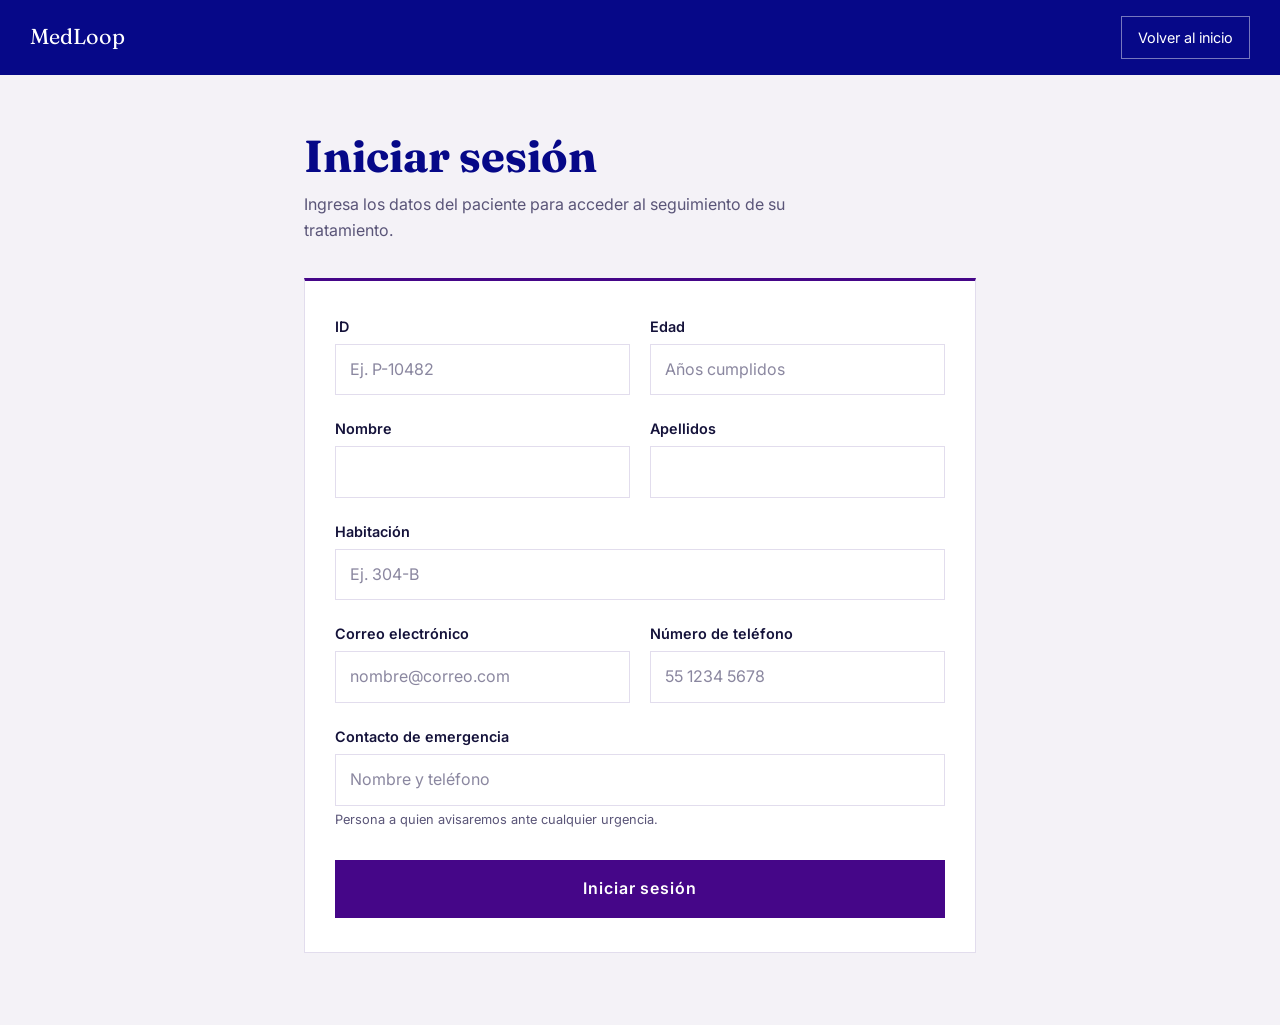
==== login.html @ 78a54be5 "Create login.html" ====
<!DOCTYPE html>
<html lang="es">
<head>
<meta charset="UTF-8">
<meta name="viewport" content="width=device-width, initial-scale=1.0">
<title>Iniciar sesión | MedLoop</title>
<link rel="preconnect" href="https://fonts.googleapis.com">
<link rel="preconnect" href="https://fonts.gstatic.com" crossorigin>
<link href="https://fonts.googleapis.com/css2?family=Fraunces:opsz,wght@9..144,600;9..144,700&family=Inter:wght@400;500;600&display=swap" rel="stylesheet">
<style>
  :root{
    --azul:#060888;--morado:#450688;--magenta:#860688;
    --papel:#f4f2f7;--card:#ffffff;--texto:#14123a;--suave:#5a5578;--linea:#e2dded;--error:#b00020;
  }
  @media (prefers-color-scheme: dark){
    :root:not([data-theme="light"]){--papel:#0a0920;--card:#141230;--texto:#f1eefa;--suave:#b9b2d4;--linea:#2a2650;--error:#ff8a9b}
  }
  :root[data-theme="dark"]{--papel:#0a0920;--card:#141230;--texto:#f1eefa;--suave:#b9b2d4;--linea:#2a2650;--error:#ff8a9b}

  *{margin:0;padding:0;box-sizing:border-box}
  body{font-family:'Inter',-apple-system,'Segoe UI',Arial,sans-serif;background:var(--papel);color:var(--texto);line-height:1.6;min-height:100vh}
  nav{display:flex;justify-content:space-between;align-items:center;background:var(--azul);padding:16px 30px}
  nav a{color:#fff;text-decoration:none}
  nav .logo{font-family:'Fraunces',Georgia,serif;font-size:1.35rem}
  nav .back{font-size:.9rem;border:1px solid rgba(255,255,255,.45);padding:9px 16px}
  nav .back:hover{background:rgba(255,255,255,.12)}

  main{max-width:720px;margin:0 auto;padding:56px 24px 72px}
  h1{font-family:'Fraunces',Georgia,serif;font-weight:700;font-size:clamp(2rem,6vw,2.8rem);line-height:1.1;color:var(--azul);margin-bottom:12px}
  @media (prefers-color-scheme: dark){:root:not([data-theme="light"]) h1{color:#fff}}
  :root[data-theme="dark"] h1{color:#fff}
  .intro{color:var(--suave);margin-bottom:34px;max-width:52ch}

  form{background:var(--card);border:1px solid var(--linea);border-top:3px solid var(--morado);padding:34px 30px}
  .grid{display:grid;grid-template-columns:1fr 1fr;gap:22px 20px}
  .full{grid-column:1/-1}
  label{display:block;font-size:.9rem;font-weight:600;margin-bottom:6px}
  input{
    width:100%;font:inherit;color:var(--texto);background:transparent;
    border:1px solid var(--linea);border-radius:0;padding:12px 14px;
  }
  input::placeholder{color:var(--suave);opacity:.7}
  input:focus-visible{outline:2px solid var(--morado);outline-offset:1px;border-color:var(--morado)}
  input:user-invalid{border-color:var(--error)}
  .hint{font-size:.8rem;color:var(--suave);margin-top:4px}
  .btn{
    margin-top:30px;width:100%;background:var(--morado);color:#fff;border:none;border-radius:0;
    font:inherit;font-weight:600;font-size:1rem;letter-spacing:.06em;padding:16px;cursor:pointer;
    transition:background .25s ease;
  }
  .btn:hover{background:var(--magenta)}
  .btn:focus-visible{outline:2px solid var(--azul);outline-offset:3px}
  .ok{display:none;margin-top:22px;padding:14px 16px;border-left:3px solid var(--magenta);background:var(--papel);font-size:.95rem}
  .ok.show{display:block}

  @media (max-width:600px){
    nav{padding:14px 18px}
    main{padding:36px 16px 56px}
    form{padding:26px 18px}
    .grid{grid-template-columns:1fr}
  }
</style>
</head>
<body>

<nav>
  <a class="logo" href="index.html">MedLoop</a>
  <a class="back" href="index.html">Volver al inicio</a>
</nav>

<main>
  <h1>Iniciar sesión</h1>
  <p class="intro">Ingresa los datos del paciente para acceder al seguimiento de su tratamiento.</p>

  <form id="loginForm" novalidate>
    <div class="grid">
      <div>
        <label for="id">ID</label>
        <input id="id" name="id" type="text" required autocomplete="off" placeholder="Ej. P-10482">
      </div>
      <div>
        <label for="edad">Edad</label>
        <input id="edad" name="edad" type="number" required min="0" max="120" inputmode="numeric" placeholder="Años cumplidos">
      </div>
      <div>
        <label for="nombre">Nombre</label>
        <input id="nombre" name="nombre" type="text" required autocomplete="given-name">
      </div>
      <div>
        <label for="apellidos">Apellidos</label>
        <input id="apellidos" name="apellidos" type="text" required autocomplete="family-name">
      </div>
      <div class="full">
        <label for="habitacion">Habitación</label>
        <input id="habitacion" name="habitacion" type="text" required autocomplete="off" placeholder="Ej. 304-B">
      </div>
      <div>
        <label for="correo">Correo electrónico</label>
        <input id="correo" name="correo" type="email" required autocomplete="email" placeholder="nombre@correo.com">
      </div>
      <div>
        <label for="telefono">Número de teléfono</label>
        <input id="telefono" name="telefono" type="tel" required autocomplete="tel" inputmode="tel" pattern="[0-9+\s()\-]{8,20}" placeholder="55 1234 5678">
      </div>
      <div class="full">
        <label for="emergencia">Contacto de emergencia</label>
        <input id="emergencia" name="emergencia" type="text" required autocomplete="off" placeholder="Nombre y teléfono">
        <p class="hint">Persona a quien avisaremos ante cualquier urgencia.</p>
      </div>
    </div>

    <button class="btn" type="submit">Iniciar sesión</button>
    <p class="ok" id="ok" role="status">Datos recibidos. Entrando a MedLoop…</p>
  </form>
</main>

<script>
  const form = document.getElementById('loginForm');
  const ok = document.getElementById('ok');
  form.addEventListener('submit', e => {
    e.preventDefault();
    if (!form.checkValidity()) { form.reportValidity(); return; }
    const datos = Object.fromEntries(new FormData(form));
    // TODO: enviar `datos` al servidor (fetch/POST) y redirigir al panel del paciente.
    ok.classList.add('show');
  });
</script>

</body>
</html>
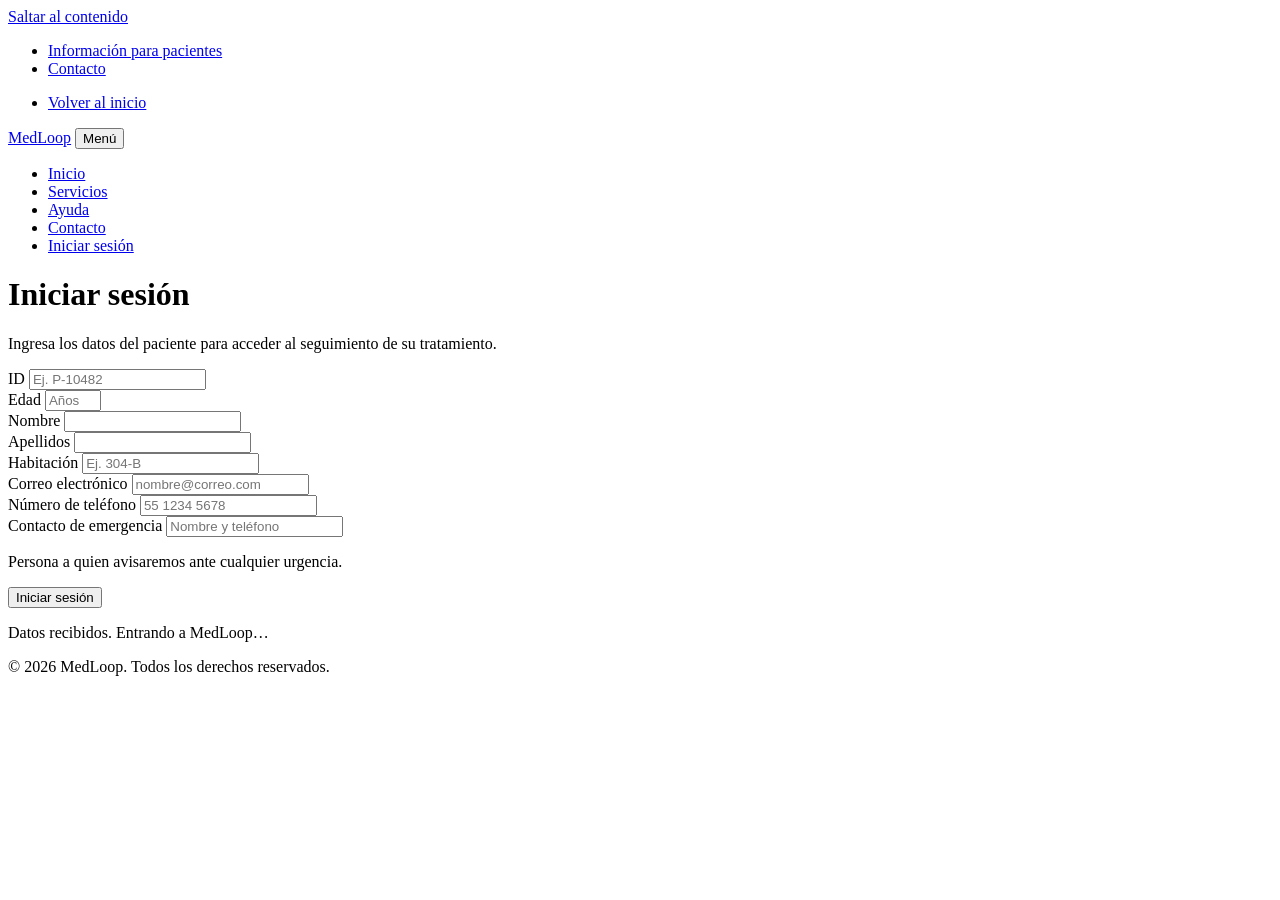
==== commit 36625529: "Update login.html" ====
--- a/login.html
+++ b/login.html
@@ -6,114 +6,96 @@
 <title>Iniciar sesión | MedLoop</title>
 <link rel="preconnect" href="https://fonts.googleapis.com">
 <link rel="preconnect" href="https://fonts.gstatic.com" crossorigin>
-<link href="https://fonts.googleapis.com/css2?family=Fraunces:opsz,wght@9..144,600;9..144,700&family=Inter:wght@400;500;600&display=swap" rel="stylesheet">
-<style>
-  :root{
-    --azul:#060888;--morado:#450688;--magenta:#860688;
-    --papel:#f4f2f7;--card:#ffffff;--texto:#14123a;--suave:#5a5578;--linea:#e2dded;--error:#b00020;
-  }
-  @media (prefers-color-scheme: dark){
-    :root:not([data-theme="light"]){--papel:#0a0920;--card:#141230;--texto:#f1eefa;--suave:#b9b2d4;--linea:#2a2650;--error:#ff8a9b}
-  }
-  :root[data-theme="dark"]{--papel:#0a0920;--card:#141230;--texto:#f1eefa;--suave:#b9b2d4;--linea:#2a2650;--error:#ff8a9b}
+<link href="https://fonts.googleapis.com/css2?family=Source+Sans+3:wght@400;600;700&family=Source+Serif+4:opsz,wght@8..60,600;8..60,700&display=swap" rel="stylesheet">
+<link rel="stylesheet" href="styles.css">
+</head>
+<body class="pagina-formulario">
 
-  *{margin:0;padding:0;box-sizing:border-box}
-  body{font-family:'Inter',-apple-system,'Segoe UI',Arial,sans-serif;background:var(--papel);color:var(--texto);line-height:1.6;min-height:100vh}
-  nav{display:flex;justify-content:space-between;align-items:center;background:var(--azul);padding:16px 30px}
-  nav a{color:#fff;text-decoration:none}
-  nav .logo{font-family:'Fraunces',Georgia,serif;font-size:1.35rem}
-  nav .back{font-size:.9rem;border:1px solid rgba(255,255,255,.45);padding:9px 16px}
-  nav .back:hover{background:rgba(255,255,255,.12)}
+<a class="skip" href="#contenido">Saltar al contenido</a>
 
-  main{max-width:720px;margin:0 auto;padding:56px 24px 72px}
-  h1{font-family:'Fraunces',Georgia,serif;font-weight:700;font-size:clamp(2rem,6vw,2.8rem);line-height:1.1;color:var(--azul);margin-bottom:12px}
-  @media (prefers-color-scheme: dark){:root:not([data-theme="light"]) h1{color:#fff}}
-  :root[data-theme="dark"] h1{color:#fff}
-  .intro{color:var(--suave);margin-bottom:34px;max-width:52ch}
+<div class="utilidades">
+  <div class="contenedor">
+    <ul>
+      <li><a href="index.html#servicios">Información para pacientes</a></li>
+      <li><a href="index.html#contacto">Contacto</a></li>
+    </ul>
+    <ul>
+      <li><a class="sesion" href="index.html">Volver al inicio</a></li>
+    </ul>
+  </div>
+</div>
 
-  form{background:var(--card);border:1px solid var(--linea);border-top:3px solid var(--morado);padding:34px 30px}
-  .grid{display:grid;grid-template-columns:1fr 1fr;gap:22px 20px}
-  .full{grid-column:1/-1}
-  label{display:block;font-size:.9rem;font-weight:600;margin-bottom:6px}
-  input{
-    width:100%;font:inherit;color:var(--texto);background:transparent;
-    border:1px solid var(--linea);border-radius:0;padding:12px 14px;
-  }
-  input::placeholder{color:var(--suave);opacity:.7}
-  input:focus-visible{outline:2px solid var(--morado);outline-offset:1px;border-color:var(--morado)}
-  input:user-invalid{border-color:var(--error)}
-  .hint{font-size:.8rem;color:var(--suave);margin-top:4px}
-  .btn{
-    margin-top:30px;width:100%;background:var(--morado);color:#fff;border:none;border-radius:0;
-    font:inherit;font-weight:600;font-size:1rem;letter-spacing:.06em;padding:16px;cursor:pointer;
-    transition:background .25s ease;
-  }
-  .btn:hover{background:var(--magenta)}
-  .btn:focus-visible{outline:2px solid var(--azul);outline-offset:3px}
-  .ok{display:none;margin-top:22px;padding:14px 16px;border-left:3px solid var(--magenta);background:var(--papel);font-size:.95rem}
-  .ok.show{display:block}
+<header class="cabecera">
+  <div class="contenedor">
+    <a class="marca" href="index.html">MedLoop</a>
+    <button class="btn-menu" id="btnMenu" aria-expanded="false" aria-controls="menu">Menú</button>
+    <nav class="menu-principal" id="menu" aria-label="Principal">
+      <ul>
+        <li><a href="index.html">Inicio</a></li>
+        <li><a href="index.html#servicios">Servicios</a></li>
+        <li><a href="index.html#servicios">Ayuda</a></li>
+        <li><a href="index.html#contacto">Contacto</a></li>
+        <li><a href="login.html" aria-current="page">Iniciar sesión</a></li>
+      </ul>
+    </nav>
+  </div>
+</header>
 
-  @media (max-width:600px){
-    nav{padding:14px 18px}
-    main{padding:36px 16px 56px}
-    form{padding:26px 18px}
-    .grid{grid-template-columns:1fr}
-  }
-</style>
-</head>
-<body>
+<main id="contenido">
+  <div class="contenedor estrecho">
+    <h1>Iniciar sesión</h1>
+    <p class="intro">Ingresa los datos del paciente para acceder al seguimiento de su tratamiento.</p>
 
-<nav>
-  <a class="logo" href="index.html">MedLoop</a>
-  <a class="back" href="index.html">Volver al inicio</a>
-</nav>
+    <form class="datos" id="loginForm" novalidate>
+      <div class="grid">
+        <div>
+          <label for="id">ID</label>
+          <input id="id" name="id" type="text" required autocomplete="off" placeholder="Ej. P-10482">
+        </div>
+        <div>
+          <label for="edad">Edad</label>
+          <input id="edad" name="edad" type="number" required min="0" max="120" inputmode="numeric" placeholder="Años cumplidos">
+        </div>
+        <div>
+          <label for="nombre">Nombre</label>
+          <input id="nombre" name="nombre" type="text" required autocomplete="given-name">
+        </div>
+        <div>
+          <label for="apellidos">Apellidos</label>
+          <input id="apellidos" name="apellidos" type="text" required autocomplete="family-name">
+        </div>
+        <div class="full">
+          <label for="habitacion">Habitación</label>
+          <input id="habitacion" name="habitacion" type="text" required autocomplete="off" placeholder="Ej. 304-B">
+        </div>
+        <div>
+          <label for="correo">Correo electrónico</label>
+          <input id="correo" name="correo" type="email" required autocomplete="email" placeholder="nombre@correo.com">
+        </div>
+        <div>
+          <label for="telefono">Número de teléfono</label>
+          <input id="telefono" name="telefono" type="tel" required autocomplete="tel" inputmode="tel" pattern="[0-9+\s()\-]{8,20}" placeholder="55 1234 5678">
+        </div>
+        <div class="full">
+          <label for="emergencia">Contacto de emergencia</label>
+          <input id="emergencia" name="emergencia" type="text" required autocomplete="off" placeholder="Nombre y teléfono">
+          <p class="hint">Persona a quien avisaremos ante cualquier urgencia.</p>
+        </div>
+      </div>
 
-<main>
-  <h1>Iniciar sesión</h1>
-  <p class="intro">Ingresa los datos del paciente para acceder al seguimiento de su tratamiento.</p>
-
-  <form id="loginForm" novalidate>
-    <div class="grid">
-      <div>
-        <label for="id">ID</label>
-        <input id="id" name="id" type="text" required autocomplete="off" placeholder="Ej. P-10482">
-      </div>
-      <div>
-        <label for="edad">Edad</label>
-        <input id="edad" name="edad" type="number" required min="0" max="120" inputmode="numeric" placeholder="Años cumplidos">
-      </div>
-      <div>
-        <label for="nombre">Nombre</label>
-        <input id="nombre" name="nombre" type="text" required autocomplete="given-name">
-      </div>
-      <div>
-        <label for="apellidos">Apellidos</label>
-        <input id="apellidos" name="apellidos" type="text" required autocomplete="family-name">
-      </div>
-      <div class="full">
-        <label for="habitacion">Habitación</label>
-        <input id="habitacion" name="habitacion" type="text" required autocomplete="off" placeholder="Ej. 304-B">
-      </div>
-      <div>
-        <label for="correo">Correo electrónico</label>
-        <input id="correo" name="correo" type="email" required autocomplete="email" placeholder="nombre@correo.com">
-      </div>
-      <div>
-        <label for="telefono">Número de teléfono</label>
-        <input id="telefono" name="telefono" type="tel" required autocomplete="tel" inputmode="tel" pattern="[0-9+\s()\-]{8,20}" placeholder="55 1234 5678">
-      </div>
-      <div class="full">
-        <label for="emergencia">Contacto de emergencia</label>
-        <input id="emergencia" name="emergencia" type="text" required autocomplete="off" placeholder="Nombre y teléfono">
-        <p class="hint">Persona a quien avisaremos ante cualquier urgencia.</p>
-      </div>
-    </div>
-
-    <button class="btn" type="submit">Iniciar sesión</button>
-    <p class="ok" id="ok" role="status">Datos recibidos. Entrando a MedLoop…</p>
-  </form>
+      <button class="btn btn-morado" type="submit">Iniciar sesión</button>
+      <p class="ok" id="ok" role="status">Datos recibidos. Entrando a MedLoop…</p>
+    </form>
+  </div>
 </main>
 
+<footer class="pie">
+  <div class="contenedor">
+    <p class="legal">&copy; 2026 MedLoop. Todos los derechos reservados.</p>
+  </div>
+</footer>
+
+<script src="script.js"></script>
 <script>
   const form = document.getElementById('loginForm');
   const ok = document.getElementById('ok');
@@ -125,6 +107,9 @@
     ok.classList.add('show');
   });
 </script>
+</body>
+</html>
+</script>
 
 </body>
 </html>
